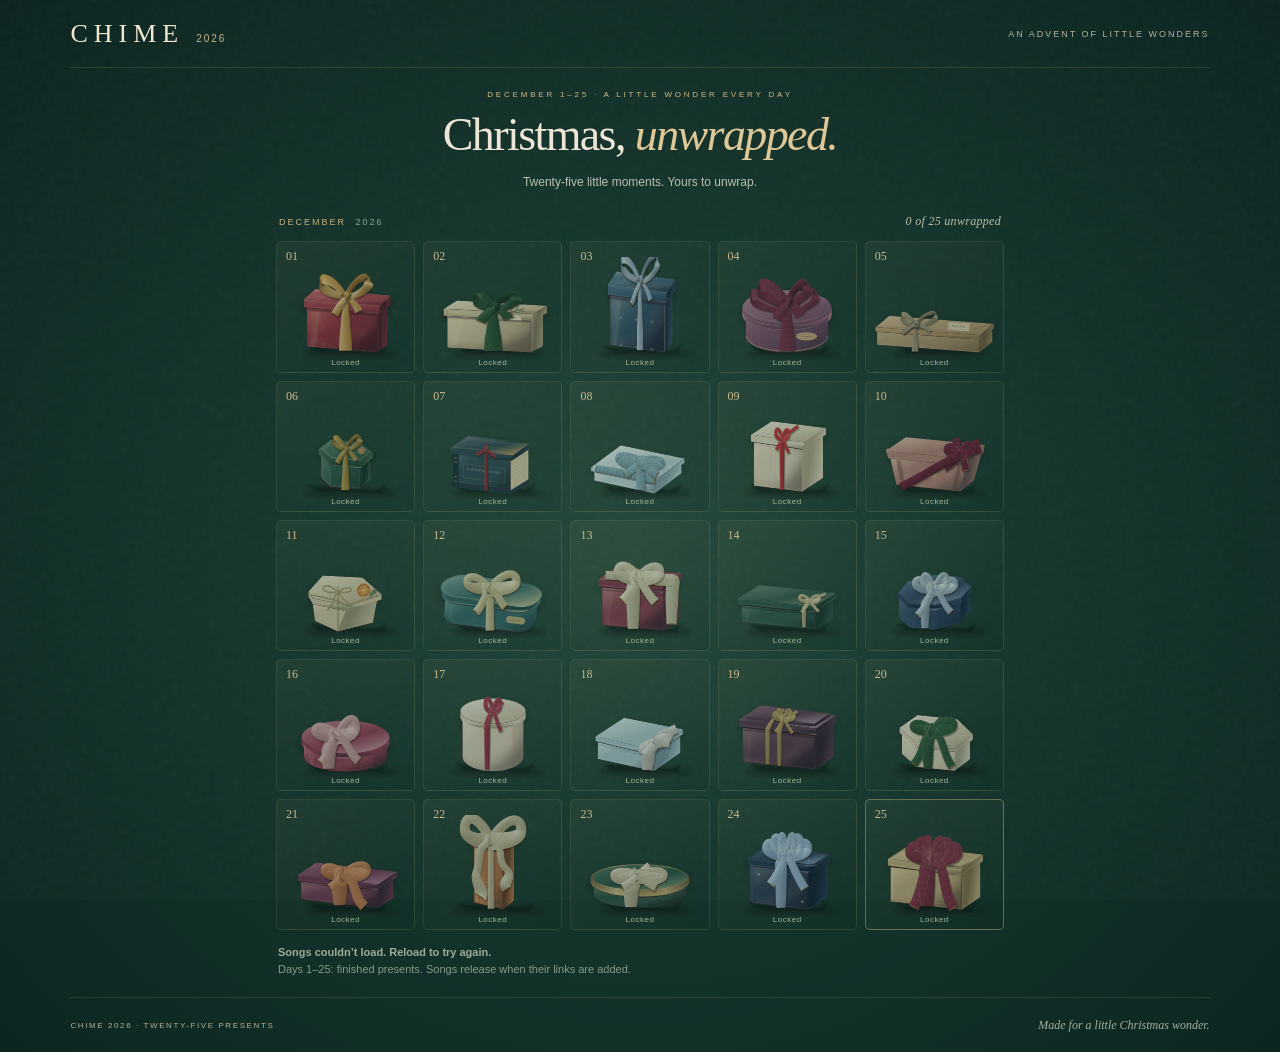
==== index.html @ c32a1e6d "25th Gift Complete" ====
<!doctype html>
<html lang="en">
<head>
  <meta charset="utf-8">
  <meta name="viewport" content="width=device-width, initial-scale=1">
  <meta name="theme-color" content="#102c27">
  <title>CHIME 2026 — An Advent of little wonders</title>
  <link rel="stylesheet" href="style.css">
  <link rel="stylesheet" href="calendar.css">
  <script src="assets/audio/samples.js" defer></script>
  <script src="audio.js" defer></script>
  <script src="confetti.js" defer></script>
  <script src="script.js" defer></script>
  <script src="studies.js" defer></script>
  <script src="sheet-songs.js" defer></script>
  <script src="calendar.js" defer></script>
</head>
<body>
  <header><a class="wordmark" href="./" aria-label="CHIME 2026 home">CHIME<span>2026</span></a><span class="edition">DEVELOPMENT PREVIEW</span></header>
  <main>
    <p class="eyebrow">THE WRAPPING ROOM · TWENTY-FIVE PRESENT STUDIES</p>
    <h1>Christmas, <em>unwrapped.</em></h1>
    <p class="intro">A collection of little wonders. Find your favourite wrapping.</p>
    <div class="design-picker" id="present-studies" role="group" aria-label="Choose a present">
      <button data-design="crimson" aria-pressed="true"><i class="swatch crimson"></i><span><b>01 · Crimson botanical</b><small>Foil paper / gold satin</small></span></button>
      <button data-design="ivory" aria-pressed="false"><i class="swatch ivory"></i><span><b>02 · Woodland parcel</b><small>Ivory paper / forest weave</small></span></button>
      <button data-design="midnight" aria-pressed="false"><i class="swatch midnight"></i><span><b>03 · Midnight stars</b><small>Blue lustre / silver silk</small></span></button>
      <button data-design="plum" aria-pressed="false"><i class="swatch plum"></i><span><b>04 · Sugarplum hatbox</b><small>Round fluted paper / velvet rosette</small></span></button>
      <button data-design="kraft" aria-pressed="false"><i class="swatch kraft"></i><span><b>05 · The long way home</b><small>Folded kraft / offset linen tie</small></span></button>
      <button data-design="emerald" aria-pressed="false"><i class="swatch emerald"></i><span><b>06 · Emerald treasure</b><small>Octagonal box / petite silk bow</small></span></button>
      <button data-design="book" aria-pressed="false"><i class="swatch"></i><span><b>07 · A winter story</b><small>Book parcel / narrow knotted tape</small></span></button>
      <button data-design="frost" aria-pressed="false"><i class="swatch"></i><span><b>08 · Frost &amp; fold</b><small>Flat square / tailored grosgrain</small></span></button>
      <button data-design="ivoryStripe" aria-pressed="false"><i class="swatch"></i><span><b>09 · Ivory pinstripe</b><small>Fine gold rules / upright red bow</small></span></button>
      <button data-design="rose" aria-pressed="false"><i class="swatch"></i><span><b>10 · Rosewood carriage</b><small>Tapered trunk / diagonal corner tie</small></span></button>
      <button data-design="citrus" aria-pressed="false"><i class="swatch"></i><span><b>11 · Winter pantry</b><small>Hexagonal parcel / rustic twine</small></span></button>
      <button data-design="oval" aria-pressed="false"><i class="swatch"></i><span><b>12 · Peacock keepsake</b><small>Oval case / ivory butterfly bow</small></span></button>
      <button data-design="burgundy" aria-pressed="false"><i class="swatch"></i><span><b>13 · Burgundy keepsake</b><small>Deep square / ivory satin cross</small></span></button>
      <button data-design="forest" aria-pressed="false"><i class="swatch"></i><span><b>14 · Forest jewel case</b><small>Slim rectangle / champagne corner bow</small></span></button>
      <button data-design="nocturne" aria-pressed="false"><i class="swatch"></i><span><b>15 · Midnight octagon</b><small>Eight-sided box / sculpted silver bow</small></span></button>
      <button data-design="cranberry" aria-pressed="false"><i class="swatch"></i><span><b>16 · Cranberry round</b><small>Low round box / asymmetrical blush satin</small></span></button>
      <button data-design="ivoryHatbox" aria-pressed="false"><i class="swatch"></i><span><b>17 · Ivory hatbox</b><small>Tall round box / upright cranberry bow</small></span></button>
      <button data-design="glacier" aria-pressed="false"><i class="swatch"></i><span><b>18 · Glacier linen</b><small>Shallow square / diagonal pearl bow</small></span></button>
      <button data-design="plumStep" aria-pressed="false"><i class="swatch"></i><span><b>19 · Plum tiered case</b><small>Stepped lid / twin antique-gold bands</small></span></button>
      <button data-design="evergreen" aria-pressed="false"><i class="swatch"></i><span><b>20 · Evergreen hexagon</b><small>Cream sprigs / long green grosgrain tails</small></span></button>
      <button data-design="mulberry" aria-pressed="false"><i class="swatch"></i><span><b>21 · Mulberry velvet</b><small>Soft copper satin / one long tail</small></span></button>
      <button data-design="copper" aria-pressed="false"><i class="swatch"></i><span><b>22 · Copper candlelight</b><small>Slender tower / oversized organza</small></span></button>
      <button data-design="brassOval" aria-pressed="false"><i class="swatch"></i><span><b>23 · Evergreen oval</b><small>Brushed brass / flat cream bow</small></span></button>
      <button data-design="christmasEve" aria-pressed="false"><i class="swatch"></i><span><b>24 · Christmas Eve</b><small>Beveled midnight / layered silver-blue bow</small></span></button>
      <button data-design="christmasDay" aria-pressed="false"><i class="swatch"></i><span><b>25 · Christmas Day</b><small>Embossed champagne / layered cranberry velvet</small></span></button>
    </div>
    <a class="preview-jump" href="#stage">View selected present ↓</a>
    <p class="design-note" id="design-note">Crimson botanical · A classic keepsake box with generous satin loops.</p>
    <div class="stage" id="stage">
      <div class="halo" aria-hidden="true"></div>
      <svg class="gift" viewBox="0 0 600 490" role="group" aria-labelledby="gift-title gift-desc">
        <title id="gift-title">A crimson Christmas present tied with a golden bow</title>
        <desc id="gift-desc">The bow unties, the ribbon slips away, and the lid lifts to reveal a preview card.</desc>
        <defs>
          <linearGradient id="paper-front" x1="0" y1="0" x2="1" y2=".8"><stop stop-color="#bc4752"/><stop offset=".32" stop-color="#9b293b"/><stop offset=".72" stop-color="#7d1c30"/><stop offset="1" stop-color="#541323"/></linearGradient>
          <linearGradient id="paper-side" x1="0" y1="0" x2="1" y2=".4"><stop stop-color="#631a2b"/><stop offset=".5" stop-color="#481321"/><stop offset="1" stop-color="#6d2130"/></linearGradient>
          <linearGradient id="lid-top" x1="0" y1="0" x2=".8" y2="1"><stop stop-color="#e18a80"/><stop offset=".16" stop-color="#c85c64"/><stop offset=".6" stop-color="#a93849"/><stop offset="1" stop-color="#8f283d"/></linearGradient>
          <linearGradient id="lid-front" x1="0" y1="0" x2="0" y2="1"><stop stop-color="#cf6871"/><stop offset=".12" stop-color="#b74b59"/><stop offset=".65" stop-color="#9a3043"/><stop offset=".88" stop-color="#762034"/><stop offset="1" stop-color="#bc5662"/></linearGradient>
          <radialGradient id="paper-bloom" cx=".15" cy=".08" r=".95"><stop stop-color="#ffd3ac" stop-opacity=".14"/><stop offset=".6" stop-color="#ffad8b" stop-opacity="0"/><stop offset="1" stop-color="#210715" stop-opacity=".25"/></radialGradient>
          <linearGradient id="paper-reflection" x1="0" y1="0" x2="1" y2=".25"><stop stop-color="#fff1d5" stop-opacity="0"/><stop offset=".36" stop-color="#ffe2c1" stop-opacity=".16"/><stop offset=".49" stop-color="#fff4dc" stop-opacity=".25"/><stop offset=".67" stop-color="#ffc99b" stop-opacity=".035"/><stop offset="1" stop-color="#fff1d5" stop-opacity="0"/></linearGradient>
          <linearGradient id="fold-light"><stop stop-color="#350d22" stop-opacity=".05"/><stop offset=".45" stop-color="#310d1d" stop-opacity=".3"/><stop offset=".5" stop-color="#f5a18f" stop-opacity=".28"/><stop offset=".7" stop-color="#c26562" stop-opacity=".07"/><stop offset="1" stop-color="#962c3b" stop-opacity="0"/></linearGradient>
          <linearGradient id="lid-reflection" x1="0" y1="0" x2=".2" y2="1"><stop stop-color="#fff1df" stop-opacity=".27"/><stop offset=".3" stop-color="#f2c4ac" stop-opacity=".03"/><stop offset=".8" stop-color="#ffd5a7" stop-opacity=".1"/><stop offset="1" stop-color="#39101c" stop-opacity=".13"/></linearGradient>
          <filter id="reflection-soft" x="-10%" y="-40%" width="120%" height="180%"><feGaussianBlur stdDeviation="2.4"/></filter>
          <filter id="paper-fibre" x="0" y="0" width="100%" height="100%"><feTurbulence type="fractalNoise" baseFrequency=".92" numOctaves="2" stitchTiles="stitch" result="noise"/><feColorMatrix in="noise" type="saturate" values="0"/><feComponentTransfer><feFuncA type="linear" slope=".035"/></feComponentTransfer><feBlend in="SourceGraphic" mode="soft-light"/><feComposite in2="SourceGraphic" operator="in"/></filter>
          <filter id="contact" x="-20%" y="-100%" width="140%" height="300%"><feGaussianBlur stdDeviation="2.8"/></filter>
          <radialGradient id="ground-light"><stop stop-color="#e0b575" stop-opacity=".12"/><stop offset="1" stop-color="#d9bd82" stop-opacity="0"/></radialGradient>
          <pattern id="botanical" width="66" height="72" patternUnits="userSpaceOnUse" patternTransform="skewY(4.6)">
            <g fill="none" stroke="#e6b781" stroke-width=".6" opacity=".28"><path d="M20 52L31 21M24 40l-7-11m9 6-1-12m-3 23-9-8m15-6 9-7m-11 15 12-7m-14 13 11-5"/><path d="M49 12v5m-2.5-2.5h5"/></g><circle cx="49" cy="51" r=".8" fill="#efc690" opacity=".3"/>
          </pattern>
          <radialGradient id="christmas-interior-light"><stop stop-color="#ffe6a6" stop-opacity=".65"/><stop offset=".4" stop-color="#e6bf6b" stop-opacity=".24"/><stop offset="1" stop-color="#d7ac51" stop-opacity="0"/></radialGradient>
          <linearGradient id="christmas-fan-light" x1="0" y1="1" x2="0" y2="0"><stop stop-color="#fff4d0" stop-opacity=".78"/><stop offset=".45" stop-color="#f9dfa2" stop-opacity=".4"/><stop offset="1" stop-color="#fff3d3" stop-opacity="0"/></linearGradient>
          <filter id="christmas-fan-soft" x="-25%" y="-25%" width="150%" height="150%"><feGaussianBlur stdDeviation="8"/></filter>
          <radialGradient id="light"><stop stop-color="#ffedb1" stop-opacity=".9"/><stop offset=".35" stop-color="#efc976" stop-opacity=".28"/><stop offset="1" stop-color="#e5bb62" stop-opacity="0"/></radialGradient>
          <filter id="shadow" x="-50%" y="-50%" width="200%" height="220%"><feDropShadow dx="0" dy="12" stdDeviation="10" flood-color="#020d0b" flood-opacity=".4"/></filter>
          <filter id="soft" x="-30%" y="-150%" width="160%" height="400%"><feGaussianBlur stdDeviation="9"/></filter>
        </defs>
        <ellipse cx="309" cy="425" rx="200" ry="41" fill="url(#ground-light)"/>
        <ellipse cx="317" cy="425" rx="156" ry="19" fill="#010c09" opacity=".5" filter="url(#soft)"/>
        <path d="M173 398L406 417L440 393L422 423L210 420Z" fill="#010a08" opacity=".62" filter="url(#contact)"/>
        <g class="christmas-light-fan" opacity="0" aria-hidden="true" fill="url(#christmas-fan-light)" filter="url(#christmas-fan-soft)">
          <path d="M300 322L48 60Q300-25 552 60Z"/>
          <path d="M300 322L137 28Q300-10 463 28Z" opacity=".48"/>
          <path d="M300 322L232 8H368Z" opacity=".3"/>
        </g>
        <g id="design-shape"><g class="present">
          <path d="M173 273L207 243L439 262L405 293V419L173 400Z" fill="#3f1822"/>
          <path d="M184 273L210 252L426 269L402 288Z" fill="#211715"/>
          <path d="M178 275L207 249L435 266L405 291Z" fill="none" stroke="#c38e70" stroke-width="2" stroke-opacity=".55"/>
          <ellipse class="inner-light" cx="300" cy="260" rx="135" ry="100" fill="url(#light)"/>
          <g class="box-lid" filter="url(#shadow)">
            <path d="M164 270L413 291L450 258L446 264L413 299L164 277Z" fill="#421421"/>
            <path d="M163 244L200 211L450 232L413 265Z" fill="url(#lid-top)" filter="url(#paper-fibre)"/>
            <path d="M163 244L200 211L450 232L413 265Z" fill="url(#botanical)" opacity=".65"/>
            <path d="M164 244L201 212L449 232L412 264Z" fill="url(#lid-reflection)"/>
            <path d="M190 239Q239 218 281 222L347 230Q264 231 202 247Z" fill="url(#paper-reflection)" opacity=".5" filter="url(#reflection-soft)"/>
            <path d="M413 265L450 232V260L413 293Z" fill="url(#paper-side)"/>
            <path d="M163 244L413 265V293L163 272Z" fill="url(#lid-front)" filter="url(#paper-fibre)"/>
            <path d="M164 245L413 266L449 234M165 269L412 290" fill="none" stroke="#f4ae9a" stroke-width=".9" stroke-opacity=".63"/>
            <path d="M413 266V290L448 259" fill="none" stroke="#e68a7d" stroke-width=".7" stroke-opacity=".35"/>
            <path d="M170 251L408 271M170 265L408 285" stroke="#e6b27f" stroke-width=".6" opacity=".35"/>
            <path d="M200 212L447 233" stroke="#ffbda5" stroke-width=".7" opacity=".45"/>
            <path d="M421 260L438 238L449 233L439 253Z" fill="url(#fold-light)" opacity=".7"/>
            <path d="M164 246L180 251L186 272L176 272Z" fill="url(#fold-light)" opacity=".6"/>
          </g>
          <g class="song-card" filter="url(#shadow)">
            <rect x="197" y="233" width="207" height="181" rx="5" fill="#faf2df"/>
            <rect x="205" y="241" width="191" height="165" rx="2" fill="none" stroke="#c6aa71" stroke-width=".7"/>
            <path d="M289 259h23m-18-5 6 5-6 5m12-10-6 5 6 5" fill="none" stroke="#a8874a" stroke-width="1"/>
            <text x="300" y="283" class="card-kicker">A LITTLE MOMENT OF WONDER</text>
            <text x="300" y="316" class="card-title">Beautifully unwrapped.</text>
            <text x="300" y="341" class="card-artist">CHIME 2026 · Present study</text>
            <text x="300" y="376" class="card-kicker">THE MAGIC IS IN THE MAKING</text>
          </g>
          <g class="box-body">
            <path d="M405 292L439 263V391Q439 394 436 397L405 420Z" fill="url(#paper-side)" filter="url(#paper-fibre)"/>
            <path d="M173 273L405 292V420L176 401Q173 400 173 397Z" fill="url(#paper-front)" filter="url(#paper-fibre)"/>
            <path d="M173 273L405 292V420L176 401Q173 400 173 397Z" fill="url(#paper-bloom)"/>
            <path d="M173 273L405 292V420L176 401Q173 400 173 397Z" fill="url(#botanical)"/>
            <path d="M405 292L439 263V392L405 420Z" fill="url(#botanical)" opacity=".3"/>
            <path d="M174 274L404 293V301L174 282Z" fill="#2b0a17" opacity=".35"/>
            <path d="M183 289L395 306V408L183 390Z" fill="none" stroke="#edbf88" stroke-width=".65" opacity=".12"/>
            <path d="M186 292L392 309V404L186 387Z" fill="none" stroke="#edbf88" stroke-width=".4" opacity=".06"/>
            <path d="M176 284L238 289Q220 331 242 405L179 400Q188 358 176 284Z" fill="url(#paper-reflection)" opacity=".65"/>
            <path d="M175 391Q202 380 240 387L267 408L176 400Z" fill="url(#fold-light)" opacity=".22"/>
            <path d="M407 294L437 268L426 331L407 358Z" fill="url(#fold-light)" opacity=".35"/>
            <path d="M408 360L427 332L438 391L407 417Z" fill="url(#fold-light)" opacity=".28"/>
            <path d="M408 295L426 331L437 272M408 415L426 333L438 390" fill="none" stroke="#e5a78b" stroke-width=".55" opacity=".12"/>
            <path d="M176 395Q205 386 236 391" fill="none" stroke="#f5ad91" stroke-width=".55" opacity=".12"/>
            <path d="M174 282V396Q174 399 178 399L402 418M405 298V416" fill="none" stroke="#f6ab91" stroke-width=".8" opacity=".36"/>
            <path d="M437 273V390L410 413" fill="none" stroke="#e2967d" stroke-width=".6" opacity=".2"/>
            <path d="M405 298V418" stroke="#330a17" stroke-width="1.2" opacity=".6"/>
            <path d="M206 247L178 272M418 400L433 387" stroke="#d58c77" stroke-width=".6" opacity=".22"/>
          </g>
          <g class="ribbon-slot" aria-hidden="true"></g>

        </g>
        </g>
      </svg>
      <div class="ribbon-plane" aria-hidden="true"><canvas id="ribbon-canvas" width="1200" height="980"></canvas><svg class="ribbon-effects" viewBox="0 0 600 490"><g class="sparkles" fill="#f7df9e"><path d="M221 182l2 7 7 2-7 2-2 7-2-7-7-2 7-2Z"/><path d="M388 205l2 5 5 2-5 2-2 5-2-5-5-2 5-2Z"/><path d="M338 146l1 5 5 1-5 2-1 5-2-5-5-2 5-1Z"/><circle cx="245" cy="150" r="1.8"/><circle cx="366" cy="172" r="1.5"/><circle cx="190" cy="235" r="1.4"/></g></svg></div>
      <button class="open-gift" id="open-gift" aria-label="Unwrap the selected present"><span>Click to unwrap <span aria-hidden="true">↗</span></span></button>
    </div>
    <div class="under-gift"><p id="status" role="status" aria-live="polite">A little Christmas magic awaits.</p><button id="replay" class="replay"><span aria-hidden="true">↻</span> Reset wrapping</button><a class="preview-jump" href="#present-studies">↑ Compare all twenty</a></div>
  </main>
  <footer><span>PRESENT STUDIES · DEVELOPMENT ONLY</span><span>Twenty gifts. A little magic.</span></footer>
</body>
</html>
---- style.css ----
:root{color-scheme:dark;font-family:Arial,Helvetica,sans-serif;color:#eee7d7;background:#102b25;font-synthesis:none}
*{box-sizing:border-box}body{margin:0;min-height:100svh;background:radial-gradient(ellipse at 50% 53%,#25493b 0,#15362d 40%,#0c231f 100%);position:relative}body:before{content:"";position:fixed;inset:0;pointer-events:none;opacity:.16;background-image:url("data:image/svg+xml,%3Csvg viewBox='0 0 180 180' xmlns='http://www.w3.org/2000/svg'%3E%3Cfilter id='n'%3E%3CfeTurbulence type='fractalNoise' baseFrequency='.8' numOctaves='3' stitchTiles='stitch'/%3E%3C/filter%3E%3Cpath fill='%23fff' filter='url(%23n)' opacity='.25' d='M0 0h180v180H0z'/%3E%3C/svg%3E")}
header,footer{position:relative;display:flex;justify-content:space-between;align-items:center;margin:0 5.5%;}header{height:105px;border-bottom:1px solid #c5bc8f26}.wordmark{color:#f0e8d1;text-decoration:none;font:26px Georgia,serif;letter-spacing:6px}.wordmark span{font:10px Arial,sans-serif;letter-spacing:2px;display:inline-block;margin-left:12px;color:#c8b789}.edition,footer{font-size:9px;letter-spacing:2px;color:#b1b4a0}.eyebrow{font-size:9px;letter-spacing:2.8px;color:#d2bb82;margin:41px 16px 17px}main{text-align:center}h1{font:normal clamp(36px,5vw,58px)/1.15 Georgia,'Times New Roman',serif;letter-spacing:-1.6px;margin:0 15px}h1 em{font-weight:normal;color:#dfc896}.intro{font:13px/1.7 Arial,sans-serif;color:#b8c2b4;margin:17px 20px 0}.stage{width:min(600px,100%);aspect-ratio:600/490;position:relative;margin:-7px auto -20px}.gift{position:relative;display:block;width:100%;height:100%;overflow:visible}.halo{position:absolute;inset:18% 5% 0;background:radial-gradient(ellipse,#d1ac5a13,transparent 65%);pointer-events:none}.open-gift{position:absolute;left:24%;top:37%;width:52%;height:50%;border:0;background:transparent;cursor:pointer;border-radius:10px;color:#dcc795;touch-action:manipulation}.open-gift>span{position:absolute;top:103%;left:0;width:100%;font-size:10px;letter-spacing:1.8px}.open-gift>span span{margin-left:9px}.open-gift:hover>span{color:#fff1c7}.open-gift:focus-visible{outline:1px solid #e6c78b;outline-offset:7px}.stage.is-opening .open-gift{visibility:hidden}.under-gift{min-height:86px;position:relative}.under-gift p{font:italic 13px Georgia,serif;color:#a7b7a8;margin:20px 15px 14px}.replay{font:10px Arial,sans-serif;letter-spacing:1px;color:#e2cd9b;background:transparent;border:0;border-bottom:1px solid #c9af713d;padding:8px 2px;cursor:pointer;transition:opacity .3s}.replay span{font-size:16px;margin-right:6px}.replay:disabled{opacity:0;pointer-events:none}.replay:focus-visible,a:focus-visible{outline:2px solid #dfc896;outline-offset:4px}footer{border-top:1px solid #c5bc8f26;min-height:65px;margin-top:24px;font-size:8px;letter-spacing:1.6px}footer span:last-child{font:italic 12px Georgia,serif;letter-spacing:0;color:#a2b1a4}.card-kicker{text-anchor:middle;font:6.2px Arial,sans-serif;letter-spacing:1.2px;fill:#8b774e}.card-title{text-anchor:middle;font:18px Georgia,serif;fill:#274336}.card-artist{text-anchor:middle;font:9px Arial,sans-serif;fill:#887b62}.card-play{text-anchor:middle;font:7px Arial,sans-serif;letter-spacing:.8px;fill:#f8e9c6}#song-link{pointer-events:none}#song-link:hover rect{fill:#345d49}.is-open #song-link{pointer-events:auto}.song-card,.inner-light,.sparkles{opacity:0}.song-card{transform:translateY(0)}.present,.box-lid{transform-box:view-box;transform-origin:300px 240px}.present{transform-origin:300px 414px}.is-opening .present{animation:wiggle .48s ease-in-out both}.is-opening .box-lid{animation:lift 1.1s 3.6s cubic-bezier(.22,.7,.25,1) both}.is-opening .song-card{animation:card 1.05s 3.85s cubic-bezier(.22,.7,.25,1) both}.is-opening .inner-light{animation:glow 1.3s 3.6s ease both}.is-opening .sparkles{animation:sparkle 1.2s 3.7s ease both;transform-origin:300px 270px}.is-open .halo{background:radial-gradient(ellipse,#dbb75b20,transparent 68%)}
/* Body/lid/card < ribbon < sparkles < unwrap button. All decorative layers
   ignore taps; the plane follows the SVG viewBox and present transforms. */
.ribbon-plane{position:absolute;left:0;top:0;width:600px;height:490px;transform-origin:0 0;pointer-events:none}
#ribbon-canvas{display:block;width:600px;height:490px}
.ribbon-effects{position:absolute;inset:0;width:600px;height:490px;overflow:visible}
@keyframes wiggle{0%,100%{transform:rotate(0)}25%{transform:rotate(-1.6deg) translateY(-1px)}55%{transform:rotate(1.8deg)}80%{transform:rotate(-.8deg)}}
@keyframes lift{0%{transform:translateY(0)}25%{transform:translate(0,-24px) rotate(-3deg)}100%{transform:translate(38px,-124px) rotate(-16deg) scaleY(.63)}}
@keyframes card{0%{opacity:0;transform:translateY(0)}15%{opacity:1}100%{opacity:1;transform:translateY(-151px)}}
@keyframes glow{0%{opacity:0}55%{opacity:1;transform:scale(1.14)}100%{opacity:.65}}
@keyframes sparkle{0%{opacity:0;transform:translateY(45px) scale(.6)}35%{opacity:.9}80%{opacity:.65}100%{opacity:0;transform:translateY(-35px) scale(1.1)}}
@media(min-width:1000px) and (min-height:850px){header{height:120px}.eyebrow{margin-top:60px}.stage{width:650px}footer{margin-top:38px}}
@media(max-width:540px){header{height:80px}.wordmark{font-size:22px;letter-spacing:4px}.wordmark span{font-size:9px;margin-left:8px}.edition{max-width:110px;text-align:right;font-size:7px;line-height:1.8;letter-spacing:1.3px}.eyebrow{margin-top:36px;font-size:7px;letter-spacing:2px}.intro{font-size:12px;max-width:260px;margin:16px auto 9px}.stage{margin-top:8px;margin-bottom:0}.under-gift p{font-size:12px;margin-top:25px}footer{gap:20px;min-height:80px;margin-top:18px}footer span:first-child{max-width:150px;font-size:7px;line-height:1.8}footer span:last-child{font-size:10px;text-align:right}}
@media(prefers-reduced-motion:reduce){.is-opening .present,.is-opening .box-lid,.is-opening .song-card,.is-opening .inner-light,.is-opening .sparkles{animation-duration:1ms;animation-delay:0ms}.is-opening .sparkles{display:none}}
/* Development study controls; all designs share the opening controller. */
.design-picker{display:flex;justify-content:center;gap:10px;margin:28px auto 0;padding:0 20px;max-width:820px}
.design-picker button{display:flex;align-items:center;gap:12px;text-align:left;flex:1;max-width:250px;padding:14px;border:1px solid #c5bc8f30;border-radius:8px;background:#0c231f55;color:#b8c2b4;cursor:pointer;transition:background .2s,border-color .2s}
.design-picker button:hover{background:#ffffff09;border-color:#dcc79588}
.design-picker button[aria-pressed=true]{border-color:#d6bd83;background:#d6bd8310;color:#f1e6cd}
.design-picker button:focus-visible{outline:2px solid #dfc896;outline-offset:4px}
.design-picker b{display:block;font-size:11px;font-weight:normal;letter-spacing:.4px}
.design-picker small{display:block;font-size:9px;letter-spacing:.5px;margin-top:6px;color:#a9b4a5}
.swatch{display:block;flex-shrink:0;width:25px;height:30px;border-radius:2px;box-shadow:inset -4px -2px 7px #0003;position:relative}
.swatch:after{content:"";position:absolute;inset:0 10px;background:#d5b46e}.crimson{background:#962c40}.ivory{background:#e4d7b5}.ivory:after{background:#305e45}.midnight{background:#345771;height:36px;width:22px}.midnight:after{background:#c4d0d9;inset:0 10px}
.design-note{font:italic 12px/1.6 Georgia,serif;color:#b8c2b4;margin:15px 20px 0;min-height:20px}
.stage{margin-top:-10px}.open-gift{top:25%;height:62%;left:19%;width:62%}.open-gift>span{top:102%}
.replay:disabled{opacity:.45}.under-gift{min-height:90px}
.stage[data-design=ivory] .box-body path[fill="url(#paper-reflection)"],.stage[data-design=ivory] .box-lid path[fill="url(#paper-reflection)"]{opacity:.12}
.stage[data-design=ivory] .box-body path[fill="url(#paper-bloom)"]{opacity:.2}
.stage[data-design=midnight] .box-body path[fill="url(#paper-bloom)"]{opacity:.25}
.stage[data-design=midnight] .box-body path[stroke],.stage[data-design=midnight] .box-lid path[stroke]{stroke:#b8d3df}
.stage[data-design=ivory] .box-body path[stroke],.stage[data-design=ivory] .box-lid path[stroke]{stroke:#8f8263}
@media(max-width:600px){.design-picker{gap:6px;padding:0 14px;margin-top:23px}.design-picker button{padding:12px 6px;justify-content:center;flex-direction:column;gap:9px;text-align:center}.design-picker b{font-size:9px;line-height:1.6}.design-picker small{font-size:8px;line-height:1.5;letter-spacing:0}.design-note{font-size:11px;max-width:300px;margin:14px auto 0;padding:0 12px;min-height:36px}.stage{margin-top:0}.edition{font-size:8px}.eyebrow{margin-top:26px}.intro{max-width:300px}.under-gift p{line-height:1.6}}
@media(prefers-reduced-motion:reduce){.design-picker button{transition:none}}
.stage[data-design=ivory] .box-lid path[fill="#421421"]{fill:#807458}
.stage[data-design=midnight] .box-lid path[fill="#421421"]{fill:#112438}
.stage[data-design=ivory] .present>path[fill="#3f1822"]{fill:#8f8062}
.stage[data-design=midnight] .present>path[fill="#3f1822"]{fill:#192d42}

/* Comparison shelf and one animated work surface. The shelf may span rows. */
.design-picker{display:grid;grid-template-columns:repeat(6,minmax(0,1fr));max-width:1100px;gap:9px}
.design-picker button{min-width:0;max-width:none;flex-direction:column;gap:2px;padding:7px 7px 14px;text-align:center;border-radius:5px}
.design-thumbnail{display:block;width:100%;height:100px;object-fit:contain;pointer-events:none}
.design-picker b{font-size:10px;line-height:1.5}
.design-picker small{font-size:8px;line-height:1.6;min-height:26px;margin-top:4px}
.design-note{max-width:700px;margin:18px auto 0;padding:0 20px;min-height:38px}
.stage{margin-top:-50px}
.stage[data-design=plum] .present>path,.stage[data-design=emerald] .present>path{fill:#21312b}
.stage[data-design=kraft] .present>path{fill:#67503a}
.stage[data-material=linen] .box-lid{filter:none}
.is-opening[data-design=kraft] .box-lid{animation-name:parcel-peel}
@keyframes parcel-peel{0%{transform:translateY(0)}30%{transform:translate(-8px,-20px) rotate(2deg)}100%{transform:translate(-32px,-125px) rotate(12deg) scaleY(.65)}}
@media(max-width:900px){.design-picker{grid-template-columns:repeat(3,minmax(0,1fr));max-width:650px}.design-thumbnail{height:85px}.design-picker small{min-height:14px}.eyebrow{margin-top:30px}}
@media(max-width:600px){.design-picker{gap:7px;margin-top:20px}.design-picker button{padding:3px 5px 10px;gap:1px}.design-thumbnail{height:69px}.design-picker b{font-size:9px}.design-picker small{font-size:8px;min-height:25px}.design-note{min-height:54px;max-width:340px;font-size:12px;margin-top:15px}.stage{margin-top:-35px}.under-gift p{margin-top:12px}h1{font-size:clamp(29px,7.7vw,44px)}.edition{max-width:100px;font-size:7px}.eyebrow{font-size:7px;letter-spacing:1.5px}.intro{padding:0 12px}footer{margin-top:12px}}
/* New constructions keep their own edges and interior colour. */
.stage[data-shape=book] .present>path,.stage[data-shape=frost] .present>path,.stage[data-shape=copper] .present>path,.stage[data-shape=rose] .present>path,.stage[data-shape=citrus] .present>path,.stage[data-shape=oval] .present>path{fill:#25342d}
.preview-jump{display:block;width:fit-content;margin:12px auto;color:#c4b58c;font-size:10px;line-height:1.7;letter-spacing:.6px;text-decoration:none;border-bottom:1px solid #c4b58c40;position:relative;z-index:1}
.preview-jump:hover{color:#fff0c9}
#present-studies,#stage{scroll-margin-top:24px}
.is-opening[data-design=book] .box-lid{animation-name:book-cover}
@keyframes book-cover{0%{transform:translateY(0)}30%{transform:translate(-12px,-20px) rotate(-5deg)}100%{transform:translate(-56px,-116px) rotate(-28deg) scaleY(.65)}}
.is-opening[data-design=copper] .song-card{animation-name:tower-card}
@keyframes tower-card{0%{opacity:0;transform:translateY(0)}15%{opacity:1}100%{opacity:1;transform:translateY(-220px)}}
/* Construction-specific release cues; lids wait for the ribbon to settle. */
.is-opening[data-arrangement]:not([data-arrangement=""]) .box-lid,.is-opening[data-arrangement]:not([data-arrangement=""]) .inner-light{animation-delay:var(--lid-delay)}
.is-opening[data-arrangement]:not([data-arrangement=""]) .song-card{animation-delay:var(--card-delay)}
.is-opening[data-arrangement]:not([data-arrangement=""]) .sparkles{animation-delay:var(--sparkle-delay)}
@media(prefers-reduced-motion:reduce){.is-opening[data-arrangement]:not([data-arrangement=""]) .box-lid,.is-opening[data-arrangement]:not([data-arrangement=""]) .song-card,.is-opening[data-arrangement]:not([data-arrangement=""]) .inner-light,.is-opening[data-arrangement]:not([data-arrangement=""]) .sparkles{animation-delay:0ms}}

.is-opening[data-design=oval] .box-lid{animation-name:case-lid;transform-origin:300px 285px}
@keyframes case-lid{0%{transform:translateY(0)}30%{transform:translate(0,-27px)}100%{transform:translate(-40px,-135px) rotate(-7deg)}}
.reveal-confetti{position:absolute;inset:0;width:100%;height:100%;pointer-events:none;z-index:2}
@media(prefers-reduced-motion:reduce){.reveal-confetti{display:none}}

/* Fitted lids for the four new solid-finish boxes; approved designs stay untouched. */
.is-opening[data-design=forest] .box-lid{animation-name:slim-fitted-lid;transform-origin:306px 314px}
@keyframes slim-fitted-lid{0%{transform:translate(0,0)}25%{transform:translate(0,-18px)}100%{transform:translate(26px,-116px) rotate(-10deg) scaleY(.65)}}
.is-opening[data-design=nocturne] .box-lid{animation-name:octagonal-lid;transform-origin:300px 284px}
@keyframes octagonal-lid{0%{transform:translate(0,0)}25%{transform:translate(0,-24px)}100%{transform:translate(35px,-124px) rotate(-13deg) scaleY(.66)}}
.is-opening[data-design=cranberry] .box-lid{animation-name:round-fitted-lid;transform-origin:300px 310px}
@keyframes round-fitted-lid{0%{transform:translate(0,0)}25%{transform:translate(0,-20px)}100%{transform:translate(28px,-116px) rotate(-10deg) scaleY(.63)}}
.stage[data-shape=burgundy] .present>path{fill:#351c2b}
.stage[data-shape=forest] .present>path{fill:#142b24}
.stage[data-shape=nocturne] .present>path{fill:#142039}
.stage[data-shape=cranberry] .present>path{fill:#462332}

/* Days 17–20 use fitted lids and the same release timeline as the collection. */
.is-opening[data-design=ivoryHatbox] .box-lid{animation-name:round-fitted-lid;transform-origin:300px 224px}
.is-opening[data-design=ivoryHatbox] .song-card{animation-name:hatbox-card}
@keyframes hatbox-card{0%{opacity:0;transform:translateY(0)}15%{opacity:1}100%{opacity:1;transform:translateY(-190px)}}
.stage[data-shape=ivoryHatbox] .present>path{fill:#706b58}
.stage[data-shape=glacier] .present>path{fill:#3f5964}
.stage[data-shape=plumStep] .present>path{fill:#2a1b2b}
.stage[data-shape=evergreen] .present>path{fill:#686d53}

/* Days 21–24: scoped fitted-lid silhouettes; shared opening and card cues. */
.is-opening[data-design=mulberry] .box-lid{animation-name:slim-fitted-lid;transform-origin:300px 310px}
.is-opening[data-design=ivoryStripe] .song-card{animation-name:hatbox-card}
.is-opening[data-design=brassOval] .box-lid{animation-name:case-lid;transform-origin:300px 315px}
.is-opening[data-design=christmasEve] .box-lid{animation-name:octagonal-lid;transform-origin:300px 250px}
.stage[data-shape=mulberry] .present>path{fill:#341b2d}
.stage[data-shape=ivoryStripe] .present>path{fill:#766b52}
.stage[data-shape=brassOval] .present>path{fill:#112c26}
.stage[data-shape=christmasEve] .present>path{fill:#111d32}

/* Christmas Day's fitted beveled lid uses the approved lift and card cues. */
.is-opening[data-design=christmasDay] .box-lid{animation-name:octagonal-lid;transform-origin:300px 260px}
.stage[data-shape=christmasDay] .present>path{fill:#766145}

/* A brief interior glow on Christmas Day; it fades before the readable card arrives. */
.stage[data-design=christmasDay] .inner-light{fill:url(#christmas-interior-light);transform-origin:300px 272px}
.is-opening[data-design=christmasDay] .inner-light{animation-name:christmas-interior-glow;animation-duration:2.4s}
@keyframes christmas-interior-glow{0%{opacity:0;transform:translateY(12px) scale(.85,.6)}35%{opacity:.7;transform:translateY(12px) scale(1,.8)}100%{opacity:0;transform:translateY(12px) scale(1.06,.9)}}
@media(prefers-reduced-motion:reduce){.is-opening[data-design=christmasDay] .inner-light{animation-duration:1ms}}

/* Christmas Day: 200ms crack, 3000ms held seam, then a smooth 1s lift. */
.christmas-seam,.christmas-light-fan{opacity:0;pointer-events:none}
.is-opening[data-design=christmasDay] .box-lid{animation-name:christmas-finale-lid;animation-duration:var(--finale-lid-duration);animation-timing-function:linear}
@keyframes christmas-finale-lid{
 0%{transform:translate(0,0);animation-timing-function:ease-out}
 4.7619%{transform:translate(0,-13px)}
 76.1905%{transform:translate(0,-13px);animation-timing-function:cubic-bezier(.22,.7,.25,1)}
 100%{transform:translate(35px,-124px) rotate(-13deg) scaleY(.66)}
}
.is-opening[data-design=christmasDay] .christmas-seam{animation:christmas-finale-seam var(--finale-lid-duration) var(--lid-delay) linear both}
@keyframes christmas-finale-seam{0%{opacity:0}4.7619%,80%{opacity:1}96%,100%{opacity:0}}
.is-opening[data-design=christmasDay] .christmas-light-fan{transform-origin:300px 322px;animation:christmas-finale-fan 3.2s calc(var(--lid-delay) + var(--finale-lift-delay)) ease-out both}
@keyframes christmas-finale-fan{0%{opacity:0;transform:scale(.25,.45)}31%{opacity:.9;transform:scale(1,1)}58%{opacity:.7;transform:scale(1.08,1.02)}100%{opacity:0;transform:scale(1.12,1.03)}}
@media(prefers-reduced-motion:reduce){
 .is-opening[data-design=christmasDay] .box-lid{animation-duration:1ms}
 .is-opening[data-design=christmasDay] .christmas-seam,.is-opening[data-design=christmasDay] .christmas-light-fan{animation:none;opacity:0}
}
---- calendar.css ----
/* Page shell only: approved stage materials and animation rules stay in style.css. */
.calendar-page header{height:68px}
.calendar-page .eyebrow{margin:22px 10px 10px;font-size:8px}
.calendar-page h1{font-size:clamp(31px,5vw,46px)}
.calendar-page .intro{margin:10px auto 22px;font-size:12px;max-width:none;padding:0 12px}
.calendar-source{display:none!important}
.calendar{max-width:760px;margin:auto;padding:0 16px}
.calendar-heading{display:flex;justify-content:space-between;align-items:center;color:#c5b381;font-size:9px;letter-spacing:2px;padding:0 3px 12px}
.calendar-heading b{font-weight:normal;color:#93a596;margin-left:5px}
#calendar-progress{letter-spacing:.3px;font:italic 12px Georgia,serif;color:#b6bfa8}
.calendar-grid{display:grid;grid-template-columns:repeat(5,minmax(0,1fr));gap:8px}
.calendar-day{position:relative;min-width:0;min-height:88px;aspect-ratio:1.06;display:flex;align-items:center;justify-content:center;background:linear-gradient(145deg,#cdbd8210,#051d171c);border:1px solid #b9b58a24;border-radius:5px;padding:15px 0 12px;color:#e2d4ac;cursor:pointer;touch-action:manipulation}
.calendar-day:hover{background-color:#d5c68a12;border-color:#d3bd7970}
.calendar-day:focus-visible,.calendar-page button:focus-visible{outline:2px solid #e0c787;outline-offset:3px}
.day-number{position:absolute;top:7px;left:9px;font:12px Georgia,serif;color:#cab98d}
.calendar-present{display:block;width:100%;height:100%;object-fit:contain;pointer-events:none}
.day-state{position:absolute;bottom:5px;font-size:8px;letter-spacing:.5px;color:#a4b298}
.day-opened{background:linear-gradient(145deg,#c7b47617,#041b1617);border-color:#cbb77c52}
.day-opened .day-number{color:#f0dbaa}
.christmas-day{border-color:#cbb77c70}
.day-placeholder{width:48%;height:58%;min-height:34px;border:1px dashed #c4b78744;border-radius:45% 45% 6px 6px;display:flex;flex-direction:column;align-items:center;justify-content:center;color:#c9b47d8c;font:22px Georgia,serif}
.day-placeholder span{font:5px Arial,sans-serif;letter-spacing:1.5px;margin-top:4px}
.day-opened .day-placeholder{border-style:solid;transform:rotate(-5deg);color:#deca94}
.calendar-tools{display:flex;align-items:center;justify-content:space-between;gap:12px;padding:14px 2px}
.calendar-tools p{font:11px/1.6 Arial,sans-serif;color:#9cad9b;margin:0;text-align:left}
.calendar-tools p span{display:block;color:#879b89}
.calendar-tools button,.present-dialog button:not(.open-gift){font:11px Arial,sans-serif;color:#dfcc9b;background:transparent;border:0;border-bottom:1px solid #d3bd7945;padding:10px 2px;cursor:pointer;min-height:40px}
.calendar-page footer{margin-top:4px;min-height:55px}
.present-dialog{color:#eee7d7;background:radial-gradient(ellipse at 50% 48%,#294b3c,#102c25 75%);border:1px solid #a99c694f;border-radius:12px;padding:18px 22px;width:min(680px,calc(100% - 24px));max-height:calc(100dvh - 24px);overflow:auto;overscroll-behavior:contain;text-align:center;box-shadow:0 25px 100px #0007}
.present-dialog::backdrop{background:#061b16d9;backdrop-filter:blur(5px)}
.calendar-dialog-open{overflow:hidden}
.dialog-top{display:flex;align-items:center;justify-content:space-between;gap:12px}
#day-date{font-size:9px;letter-spacing:2px;color:#bfb080}
.present-dialog h2{font:normal clamp(23px,4vw,32px) Georgia,serif;margin:18px 0 0;color:#e6d4a7}
.present-dialog .design-note{font:italic 12px/1.6 Georgia,serif;color:#aebba5;max-width:400px;min-height:0;margin:10px auto 0;padding:0 12px}
.present-dialog .stage{width:min(600px,100%,calc((100dvh - 265px)*1.2245));margin:0 auto 4px}
.present-dialog .under-gift{min-height:70px}
.present-dialog .under-gift p{margin:12px 0 2px;font-size:12px}
.prototype-controls{border-top:1px solid #c5bc8f26;margin-top:12px;padding-top:5px;display:flex;align-items:center;justify-content:space-between;gap:12px}
.prototype-controls span{font:9px/1.6 Arial,sans-serif;color:#8fa28e}
.future-present{padding:38px 15px;color:#bdc7b3}
.future-emblem{width:112px;height:130px;border:1px dashed #c4b78766;border-radius:50% 50% 9px 9px;margin:0 auto 24px;display:grid;place-items:center;font:50px Georgia,serif;color:#d1bb7f}
.future-present p{font:italic 19px Georgia,serif}
.future-present small{display:block;font-size:11px;margin-bottom:16px}
.present-dialog [hidden]{display:none!important}
@media(max-width:540px){.calendar{padding:0 10px}.calendar-grid{gap:5px}.calendar-day{min-height:76px;aspect-ratio:.85;padding:17px 0 12px}.day-number{font-size:11px;left:7px;top:6px}.calendar-page header{height:59px}.calendar-page .eyebrow{margin-top:19px;font-size:6.5px;letter-spacing:1.5px}.calendar-page .intro{margin-bottom:18px;font-size:11px}.calendar-heading{font-size:8px}.calendar-tools p{font-size:10px}.calendar-tools button{font-size:10px;white-space:nowrap}.present-dialog{padding:12px}.present-dialog h2{margin-top:12px}.present-dialog .design-note{font-size:11px}.prototype-controls span{font-size:8px;max-width:120px}.calendar-page footer{font-size:7px}.calendar-day .day-state{font-size:7px}}
@media(max-width:339px){.calendar-grid{grid-template-columns:repeat(4,minmax(0,1fr))}.calendar-day{aspect-ratio:1}.calendar-heading{letter-spacing:1px}.calendar-page .edition{font-size:6px}}
@media(max-height:550px){.present-dialog .stage{width:min(360px,100%)}.present-dialog .design-note{display:none}}
/* The forward card and its link share one animated surface on every screen. */
.present-dialog .live-present{position:relative}
.reveal-stage{display:grid;grid-template-columns:minmax(0,1fr);min-width:0}
.reveal-stage>.stage{grid-area:1/1;align-self:start}
.readable-card{display:block;position:relative;grid-area:1/1;align-self:center;justify-self:center;z-index:3;width:min(380px,94%);padding:24px 18px 20px;transform-origin:0 0;background:#faf2df;color:#274336;border:1px solid #c6aa71;border-radius:7px;box-shadow:0 16px 40px #020d0b66;outline:1px solid #c6aa7166;outline-offset:-8px;overflow-wrap:anywhere}
.reveal-kicker{font:9px/1.6 Arial,sans-serif;letter-spacing:1.4px;color:#7b673e;margin:0 0 16px}
.readable-card h3{font:normal 27px/1.2 Georgia,serif;margin:0 0 12px}
.reveal-artist{font:16px/1.5 Arial,sans-serif;color:#726348;margin:0 0 20px}
.readable-card .watch-youtube{width:100%}
.reveal-caption{font:9px/1.6 Arial,sans-serif;letter-spacing:1px;color:#7b673e;margin:16px 0 0}
.has-readable-card .song-card{visibility:hidden}
@media(max-width:540px){
 .present-dialog h2{margin-top:6px;font-size:23px}
 .present-dialog .design-note{display:block;margin:6px auto 4px;min-height:0;font-size:11px}
 .present-dialog .stage{width:100%;aspect-ratio:540/455;margin:0 auto 4px}
}

/* December 1 reveal and local-only preview controls. */
.present-dialog{overflow-x:hidden}
.calendar-day:disabled{cursor:default}
.calendar-day:disabled:hover{background-color:transparent;border-color:#b9b58a24}
.calendar-day:disabled .calendar-present{opacity:.65}
.local-preview{max-width:760px;margin:0 auto 22px;padding:12px 16px;display:flex;flex-wrap:wrap;justify-content:center;align-items:center;gap:8px 16px;border:1px dashed #c4b78766;border-radius:5px;color:#c5b381;font:11px/1.5 Arial,sans-serif}
.local-preview strong{flex-basis:100%}
.local-preview a,.local-preview button{color:#e2d4ac;background:none;border:0;padding:12px 4px;min-height:44px;font:inherit;cursor:pointer}
.watch-youtube{display:inline-flex;align-items:center;justify-content:center;gap:10px;min-height:48px;padding:12px 20px;border:1px solid #c6aa71;border-radius:4px;background:#274336;color:#faf2df;text-decoration:none;font:15px/1.4 Arial,sans-serif;touch-action:manipulation}
.watch-youtube:hover{background:#345d49}
.song-pending{font:14px/1.5 Arial,sans-serif;color:inherit}
.calendar-page [hidden]{display:none!important}
@media(max-width:540px){
 .calendar-heading{letter-spacing:1px;gap:8px}
 #calendar-progress{font-size:10px}
}

/* Give the Christmas finale's overlay the available space beside the shared gift. */
@media(min-width:541px){.present-dialog:has(.stage[data-design=christmasDay]){width:min(1100px,calc(100% - 24px))}}
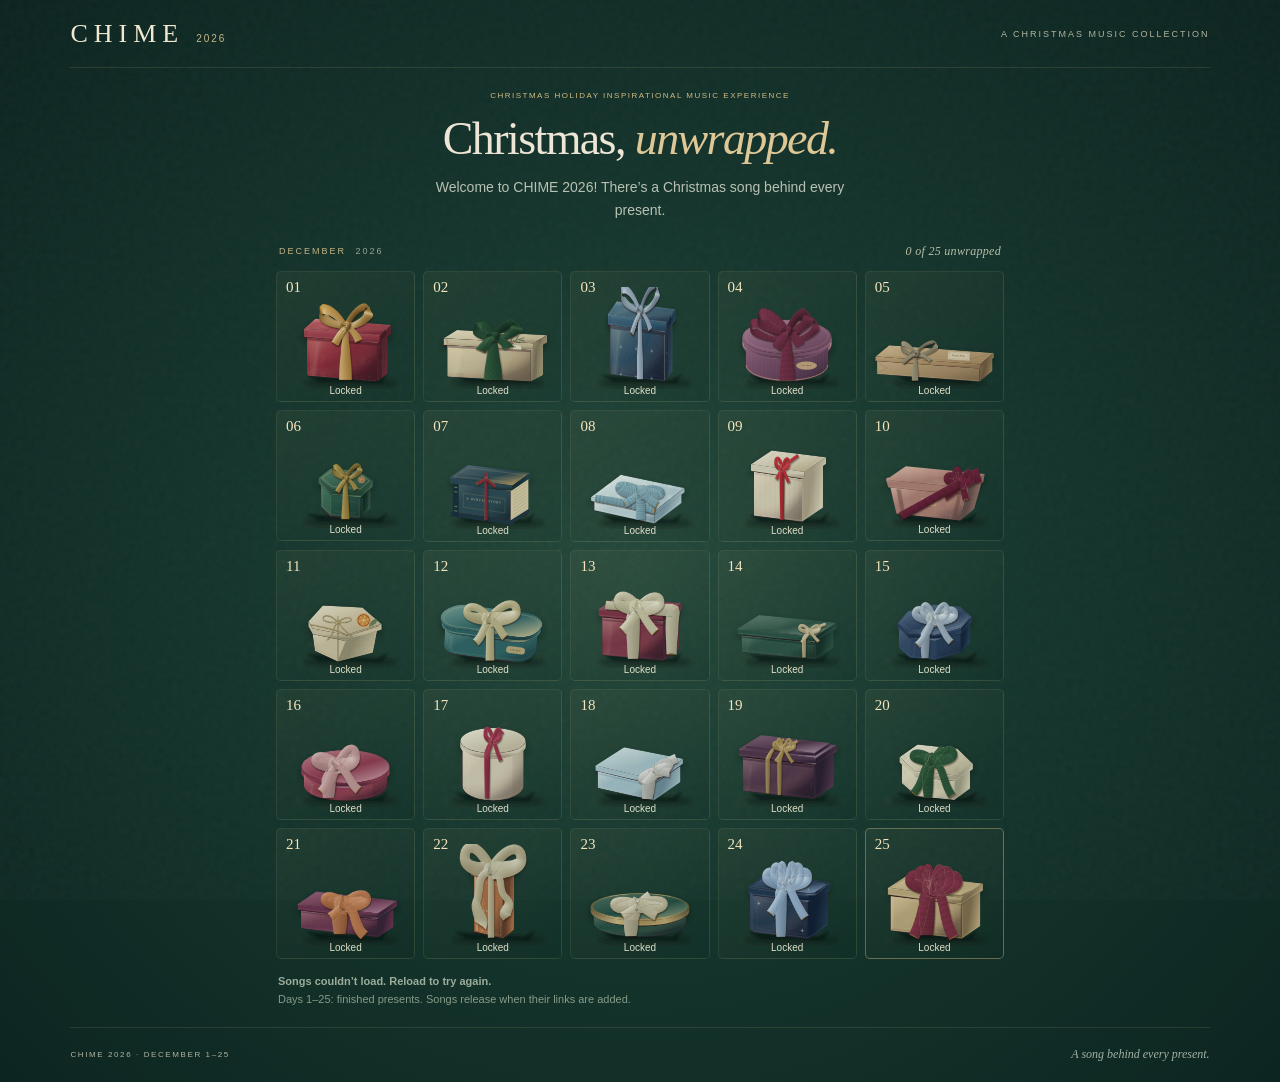
==== commit 1683b8e8: "Title and Card Changes" ====
--- a/index.html
+++ b/index.html
@@ -4,10 +4,11 @@
   <meta charset="utf-8">
   <meta name="viewport" content="width=device-width, initial-scale=1">
   <meta name="theme-color" content="#102c27">
-  <title>CHIME 2026 — An Advent of little wonders</title>
+  <title>CHIME 2026 — Christmas, unwrapped.</title>
   <link rel="stylesheet" href="style.css">
   <link rel="stylesheet" href="calendar.css">
   <script src="assets/audio/samples.js" defer></script>
+  <script src="assets/audio/christmas-music.js" defer></script>
   <script src="audio.js" defer></script>
   <script src="confetti.js" defer></script>
   <script src="script.js" defer></script>
@@ -18,9 +19,12 @@
 <body>
   <header><a class="wordmark" href="./" aria-label="CHIME 2026 home">CHIME<span>2026</span></a><span class="edition">DEVELOPMENT PREVIEW</span></header>
   <main>
-    <p class="eyebrow">THE WRAPPING ROOM · TWENTY-FIVE PRESENT STUDIES</p>
+    <p class="eyebrow">Christmas Holiday Inspirational Music Experience</p>
     <h1>Christmas, <em>unwrapped.</em></h1>
-    <p class="intro">A collection of little wonders. Find your favourite wrapping.</p>
+    <!-- Edit the calendar welcome here. -->
+    <p class="intro" id="calendar-welcome">Welcome to CHIME 2026! There’s a Christmas song behind every present.</p>
+    <!-- Edit the December 25 greeting here. -->
+    <template id="christmas-greeting">Merry Christmas!</template>
     <div class="design-picker" id="present-studies" role="group" aria-label="Choose a present">
       <button data-design="crimson" aria-pressed="true"><i class="swatch crimson"></i><span><b>01 · Crimson botanical</b><small>Foil paper / gold satin</small></span></button>
       <button data-design="ivory" aria-pressed="false"><i class="swatch ivory"></i><span><b>02 · Woodland parcel</b><small>Ivory paper / forest weave</small></span></button>
@@ -110,10 +114,10 @@
             <rect x="197" y="233" width="207" height="181" rx="5" fill="#faf2df"/>
             <rect x="205" y="241" width="191" height="165" rx="2" fill="none" stroke="#c6aa71" stroke-width=".7"/>
             <path d="M289 259h23m-18-5 6 5-6 5m12-10-6 5 6 5" fill="none" stroke="#a8874a" stroke-width="1"/>
-            <text x="300" y="283" class="card-kicker">A LITTLE MOMENT OF WONDER</text>
+
             <text x="300" y="316" class="card-title">Beautifully unwrapped.</text>
             <text x="300" y="341" class="card-artist">CHIME 2026 · Present study</text>
-            <text x="300" y="376" class="card-kicker">THE MAGIC IS IN THE MAKING</text>
+
           </g>
           <g class="box-body">
             <path d="M405 292L439 263V391Q439 394 436 397L405 420Z" fill="url(#paper-side)" filter="url(#paper-fibre)"/>
--- a/calendar.css
+++ b/calendar.css
@@ -82,3 +82,27 @@
 
 /* Give the Christmas finale's overlay the available space beside the shared gift. */
 @media(min-width:541px){.present-dialog:has(.stage[data-design=christmasDay]){width:min(1100px,calc(100% - 24px))}}
+/* Music collection copy and readable, compact five-column calendar. */
+.calendar-page .eyebrow{text-transform:uppercase;line-height:1.6;letter-spacing:1.5px}
+.calendar-page .intro{max-width:460px;font-size:14px;line-height:1.65}
+.calendar-day{width:100%;max-width:100%}
+.calendar-day.day-available{border-color:#cbb77c}
+.calendar-day:disabled .calendar-present{opacity:.85}
+.day-number{font-size:15px;color:#f3e4bd}
+.day-state{font-size:10px;color:#e0ddc8;letter-spacing:0}
+.day-opened{border-color:#8cae97;background:#9bb59c18}
+.day-opened .day-state{color:#d0e4cd}
+.present-dialog button.return-calendar{min-width:104px;min-height:48px;padding:12px 16px;border:1px solid #c5bc8f55;border-radius:6px;text-align:left}
+.present-dialog .design-note{display:none}
+.present-dialog .under-gift{min-height:48px}
+.present-dialog #status{position:absolute;width:1px;height:1px;overflow:hidden;clip-path:inset(50%)}
+.christmas-greeting{font:italic 18px/1.4 Georgia,serif;color:#7b673e;margin:0 0 16px}
+.readable-card h3{font-size:clamp(24px,4vw,30px)}
+@media(max-width:540px){
+ .calendar-page .intro{font-size:13px;max-width:350px}
+ .calendar-grid{grid-template-columns:repeat(5,minmax(0,1fr))}
+ .calendar-day .day-number{font-size:13px;left:6px}
+ .calendar-day .day-state{font-size:9px}
+}
+/* Decorative SVG bounds must not widen the scrollable phone dialog. */
+.reveal-stage{overflow-x:clip;overflow-y:visible}
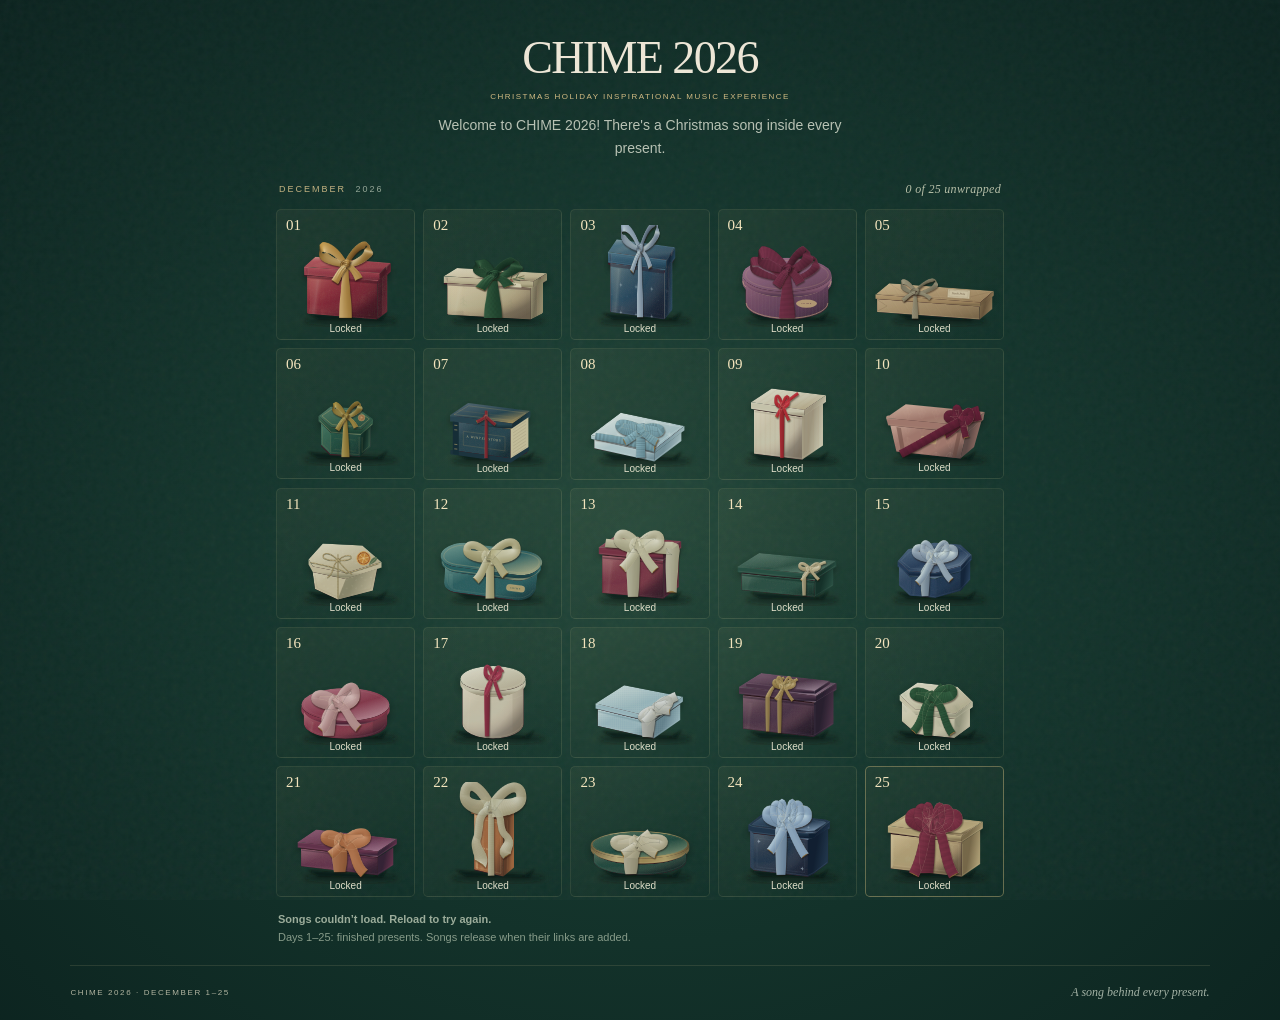
==== commit feac5431: "Calendar Changes" ====
--- a/index.html
+++ b/index.html
@@ -4,7 +4,7 @@
   <meta charset="utf-8">
   <meta name="viewport" content="width=device-width, initial-scale=1">
   <meta name="theme-color" content="#102c27">
-  <title>CHIME 2026 — Christmas, unwrapped.</title>
+  <title>CHIME 2026</title>
   <link rel="stylesheet" href="style.css">
   <link rel="stylesheet" href="calendar.css">
   <script src="assets/audio/samples.js" defer></script>
@@ -17,12 +17,11 @@
   <script src="calendar.js" defer></script>
 </head>
 <body>
-  <header><a class="wordmark" href="./" aria-label="CHIME 2026 home">CHIME<span>2026</span></a><span class="edition">DEVELOPMENT PREVIEW</span></header>
   <main>
+    <h1>CHIME 2026</h1>
     <p class="eyebrow">Christmas Holiday Inspirational Music Experience</p>
-    <h1>Christmas, <em>unwrapped.</em></h1>
     <!-- Edit the calendar welcome here. -->
-    <p class="intro" id="calendar-welcome">Welcome to CHIME 2026! There’s a Christmas song behind every present.</p>
+    <p class="intro" id="calendar-welcome">Welcome to CHIME 2026! There's a Christmas song inside every present.</p>
     <!-- Edit the December 25 greeting here. -->
     <template id="christmas-greeting">Merry Christmas!</template>
     <div class="design-picker" id="present-studies" role="group" aria-label="Choose a present">
@@ -115,8 +114,10 @@
             <rect x="205" y="241" width="191" height="165" rx="2" fill="none" stroke="#c6aa71" stroke-width=".7"/>
             <path d="M289 259h23m-18-5 6 5-6 5m12-10-6 5 6 5" fill="none" stroke="#a8874a" stroke-width="1"/>
 
-            <text x="300" y="316" class="card-title">Beautifully unwrapped.</text>
-            <text x="300" y="341" class="card-artist">CHIME 2026 · Present study</text>
+            <text class="card-title">
+              <tspan x="300" y="302" font-size="28">CHIME</tspan>
+              <tspan x="300" y="327" class="card-day"></tspan>
+            </text>
 
           </g>
           <g class="box-body">
--- a/calendar.css
+++ b/calendar.css
@@ -1,6 +1,6 @@
 /* Page shell only: approved stage materials and animation rules stay in style.css. */
-.calendar-page header{height:68px}
-.calendar-page .eyebrow{margin:22px 10px 10px;font-size:8px}
+.calendar-page main{padding-top:clamp(18px,4vw,32px)}
+.calendar-page .eyebrow{margin:6px 10px 0;font-size:8px}
 .calendar-page h1{font-size:clamp(31px,5vw,46px)}
 .calendar-page .intro{margin:10px auto 22px;font-size:12px;max-width:none;padding:0 12px}
 .calendar-source{display:none!important}
@@ -43,8 +43,8 @@
 .future-present p{font:italic 19px Georgia,serif}
 .future-present small{display:block;font-size:11px;margin-bottom:16px}
 .present-dialog [hidden]{display:none!important}
-@media(max-width:540px){.calendar{padding:0 10px}.calendar-grid{gap:5px}.calendar-day{min-height:76px;aspect-ratio:.85;padding:17px 0 12px}.day-number{font-size:11px;left:7px;top:6px}.calendar-page header{height:59px}.calendar-page .eyebrow{margin-top:19px;font-size:6.5px;letter-spacing:1.5px}.calendar-page .intro{margin-bottom:18px;font-size:11px}.calendar-heading{font-size:8px}.calendar-tools p{font-size:10px}.calendar-tools button{font-size:10px;white-space:nowrap}.present-dialog{padding:12px}.present-dialog h2{margin-top:12px}.present-dialog .design-note{font-size:11px}.prototype-controls span{font-size:8px;max-width:120px}.calendar-page footer{font-size:7px}.calendar-day .day-state{font-size:7px}}
-@media(max-width:339px){.calendar-grid{grid-template-columns:repeat(4,minmax(0,1fr))}.calendar-day{aspect-ratio:1}.calendar-heading{letter-spacing:1px}.calendar-page .edition{font-size:6px}}
+@media(max-width:540px){.calendar{padding:0 10px}.calendar-grid{gap:5px}.calendar-day{min-height:76px;aspect-ratio:.85;padding:17px 0 12px}.day-number{font-size:11px;left:7px;top:6px}.calendar-page .eyebrow{font-size:6.5px}.calendar-page .intro{margin-bottom:18px;font-size:11px}.calendar-heading{font-size:8px}.calendar-tools p{font-size:10px}.calendar-tools button{font-size:10px;white-space:nowrap}.present-dialog{padding:12px}.present-dialog h2{margin-top:12px}.present-dialog .design-note{font-size:11px}.prototype-controls span{font-size:8px;max-width:120px}.calendar-page footer{font-size:7px}.calendar-day .day-state{font-size:7px}}
+@media(max-width:339px){.calendar-grid{grid-template-columns:repeat(4,minmax(0,1fr))}.calendar-day{aspect-ratio:1}.calendar-heading{letter-spacing:1px}}
 @media(max-height:550px){.present-dialog .stage{width:min(360px,100%)}.present-dialog .design-note{display:none}}
 /* The forward card and its link share one animated surface on every screen. */
 .present-dialog .live-present{position:relative}
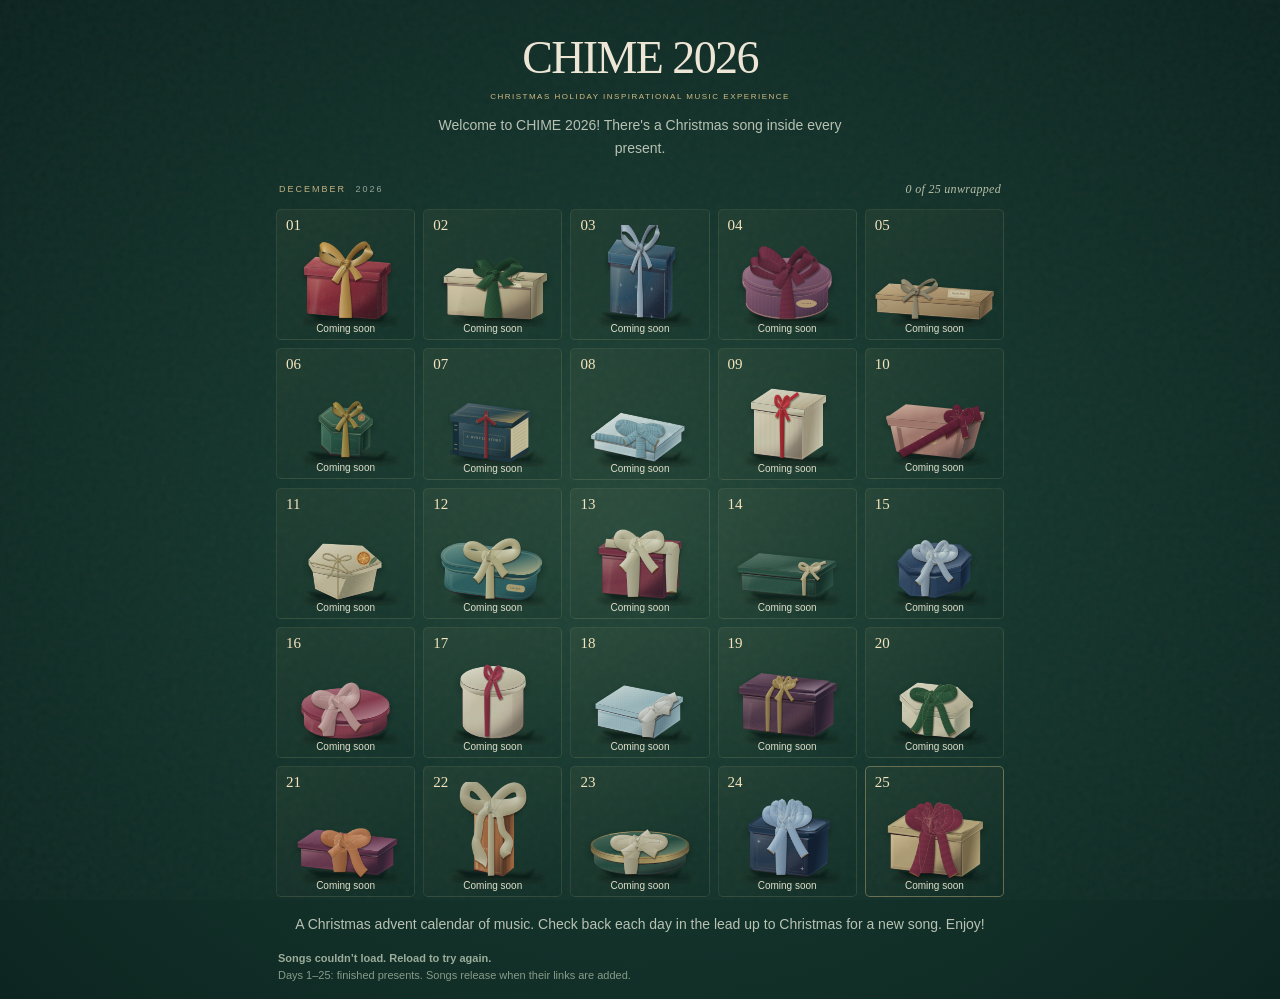
==== commit b9498e60: "Calendar Fix" ====
--- a/index.html
+++ b/index.html
@@ -150,6 +150,6 @@
     </div>
     <div class="under-gift"><p id="status" role="status" aria-live="polite">A little Christmas magic awaits.</p><button id="replay" class="replay"><span aria-hidden="true">↻</span> Reset wrapping</button><a class="preview-jump" href="#present-studies">↑ Compare all twenty</a></div>
   </main>
-  <footer><span>PRESENT STUDIES · DEVELOPMENT ONLY</span><span>Twenty gifts. A little magic.</span></footer>
+  <footer class="calendar-footer"></footer>
 </body>
 </html>
--- a/calendar.css
+++ b/calendar.css
@@ -25,7 +25,9 @@
 .calendar-tools p{font:11px/1.6 Arial,sans-serif;color:#9cad9b;margin:0;text-align:left}
 .calendar-tools p span{display:block;color:#879b89}
 .calendar-tools button,.present-dialog button:not(.open-gift){font:11px Arial,sans-serif;color:#dfcc9b;background:transparent;border:0;border-bottom:1px solid #d3bd7945;padding:10px 2px;cursor:pointer;min-height:40px}
-.calendar-page footer{margin-top:4px;min-height:55px}
+.calendar-footer{display:block;margin:16px 0 0;padding:0 8px;border:0;min-height:0;text-align:center;font:14px/1.6 Arial,sans-serif;letter-spacing:normal;color:#b8c2b4}
+.calendar-footer:empty{display:none}
+.calendar-footer p{margin:0}
 .present-dialog{color:#eee7d7;background:radial-gradient(ellipse at 50% 48%,#294b3c,#102c25 75%);border:1px solid #a99c694f;border-radius:12px;padding:18px 22px;width:min(680px,calc(100% - 24px));max-height:calc(100dvh - 24px);overflow:auto;overscroll-behavior:contain;text-align:center;box-shadow:0 25px 100px #0007}
 .present-dialog::backdrop{background:#061b16d9;backdrop-filter:blur(5px)}
 .calendar-dialog-open{overflow:hidden}
@@ -43,7 +45,7 @@
 .future-present p{font:italic 19px Georgia,serif}
 .future-present small{display:block;font-size:11px;margin-bottom:16px}
 .present-dialog [hidden]{display:none!important}
-@media(max-width:540px){.calendar{padding:0 10px}.calendar-grid{gap:5px}.calendar-day{min-height:76px;aspect-ratio:.85;padding:17px 0 12px}.day-number{font-size:11px;left:7px;top:6px}.calendar-page .eyebrow{font-size:6.5px}.calendar-page .intro{margin-bottom:18px;font-size:11px}.calendar-heading{font-size:8px}.calendar-tools p{font-size:10px}.calendar-tools button{font-size:10px;white-space:nowrap}.present-dialog{padding:12px}.present-dialog h2{margin-top:12px}.present-dialog .design-note{font-size:11px}.prototype-controls span{font-size:8px;max-width:120px}.calendar-page footer{font-size:7px}.calendar-day .day-state{font-size:7px}}
+@media(max-width:540px){.calendar{padding:0 10px}.calendar-grid{gap:5px}.calendar-day{min-height:76px;aspect-ratio:.85;padding:17px 0 12px}.day-number{font-size:11px;left:7px;top:6px}.calendar-page .eyebrow{font-size:6.5px}.calendar-page .intro{margin-bottom:18px;font-size:11px}.calendar-heading{font-size:8px}.calendar-tools p{font-size:10px}.calendar-tools button{font-size:10px;white-space:nowrap}.present-dialog{padding:12px}.present-dialog h2{margin-top:12px}.present-dialog .design-note{font-size:11px}.prototype-controls span{font-size:8px;max-width:120px}.calendar-day .day-state{font-size:7px}}
 @media(max-width:339px){.calendar-grid{grid-template-columns:repeat(4,minmax(0,1fr))}.calendar-day{aspect-ratio:1}.calendar-heading{letter-spacing:1px}}
 @media(max-height:550px){.present-dialog .stage{width:min(360px,100%)}.present-dialog .design-note{display:none}}
 /* The forward card and its link share one animated surface on every screen. */
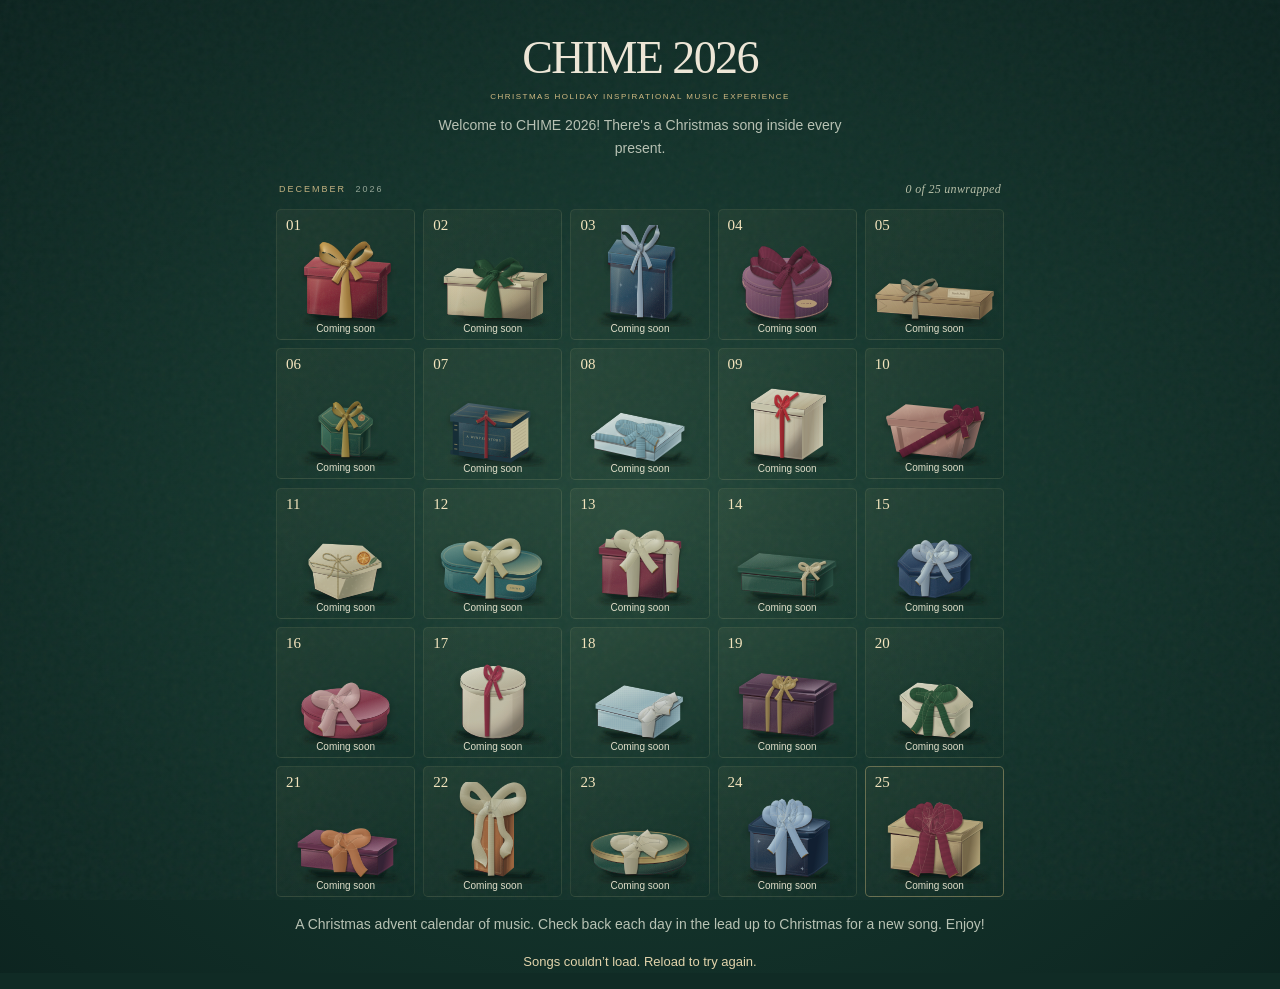
==== commit 1f0eaee9: "Remove Footer" ====
--- a/index.html
+++ b/index.html
@@ -150,6 +150,5 @@
     </div>
     <div class="under-gift"><p id="status" role="status" aria-live="polite">A little Christmas magic awaits.</p><button id="replay" class="replay"><span aria-hidden="true">↻</span> Reset wrapping</button><a class="preview-jump" href="#present-studies">↑ Compare all twenty</a></div>
   </main>
-  <footer class="calendar-footer"></footer>
 </body>
 </html>
--- a/calendar.css
+++ b/calendar.css
@@ -21,13 +21,10 @@
 .day-placeholder{width:48%;height:58%;min-height:34px;border:1px dashed #c4b78744;border-radius:45% 45% 6px 6px;display:flex;flex-direction:column;align-items:center;justify-content:center;color:#c9b47d8c;font:22px Georgia,serif}
 .day-placeholder span{font:5px Arial,sans-serif;letter-spacing:1.5px;margin-top:4px}
 .day-opened .day-placeholder{border-style:solid;transform:rotate(-5deg);color:#deca94}
-.calendar-tools{display:flex;align-items:center;justify-content:space-between;gap:12px;padding:14px 2px}
-.calendar-tools p{font:11px/1.6 Arial,sans-serif;color:#9cad9b;margin:0;text-align:left}
-.calendar-tools p span{display:block;color:#879b89}
-.calendar-tools button,.present-dialog button:not(.open-gift){font:11px Arial,sans-serif;color:#dfcc9b;background:transparent;border:0;border-bottom:1px solid #d3bd7945;padding:10px 2px;cursor:pointer;min-height:40px}
-.calendar-footer{display:block;margin:16px 0 0;padding:0 8px;border:0;min-height:0;text-align:center;font:14px/1.6 Arial,sans-serif;letter-spacing:normal;color:#b8c2b4}
-.calendar-footer:empty{display:none}
-.calendar-footer p{margin:0}
+.present-dialog button:not(.open-gift){font:11px Arial,sans-serif;color:#dfcc9b;background:transparent;border:0;border-bottom:1px solid #d3bd7945;padding:10px 2px;cursor:pointer;min-height:40px}
+.calendar-note{margin:16px 8px;text-align:center;font:14px/1.6 Arial,sans-serif;color:#b8c2b4}
+.calendar-load-error{margin:0;font:13px/1.6 Arial,sans-serif;color:#e2d4ac}
+.calendar-load-error:not(:empty){margin:0 8px 16px}
 .present-dialog{color:#eee7d7;background:radial-gradient(ellipse at 50% 48%,#294b3c,#102c25 75%);border:1px solid #a99c694f;border-radius:12px;padding:18px 22px;width:min(680px,calc(100% - 24px));max-height:calc(100dvh - 24px);overflow:auto;overscroll-behavior:contain;text-align:center;box-shadow:0 25px 100px #0007}
 .present-dialog::backdrop{background:#061b16d9;backdrop-filter:blur(5px)}
 .calendar-dialog-open{overflow:hidden}
@@ -45,7 +42,7 @@
 .future-present p{font:italic 19px Georgia,serif}
 .future-present small{display:block;font-size:11px;margin-bottom:16px}
 .present-dialog [hidden]{display:none!important}
-@media(max-width:540px){.calendar{padding:0 10px}.calendar-grid{gap:5px}.calendar-day{min-height:76px;aspect-ratio:.85;padding:17px 0 12px}.day-number{font-size:11px;left:7px;top:6px}.calendar-page .eyebrow{font-size:6.5px}.calendar-page .intro{margin-bottom:18px;font-size:11px}.calendar-heading{font-size:8px}.calendar-tools p{font-size:10px}.calendar-tools button{font-size:10px;white-space:nowrap}.present-dialog{padding:12px}.present-dialog h2{margin-top:12px}.present-dialog .design-note{font-size:11px}.prototype-controls span{font-size:8px;max-width:120px}.calendar-day .day-state{font-size:7px}}
+@media(max-width:540px){.calendar{padding:0 10px}.calendar-grid{gap:5px}.calendar-day{min-height:76px;aspect-ratio:.85;padding:17px 0 12px}.day-number{font-size:11px;left:7px;top:6px}.calendar-page .eyebrow{font-size:6.5px}.calendar-page .intro{margin-bottom:18px;font-size:11px}.calendar-heading{font-size:8px}.present-dialog{padding:12px}.present-dialog h2{margin-top:12px}.present-dialog .design-note{font-size:11px}.prototype-controls span{font-size:8px;max-width:120px}.calendar-day .day-state{font-size:7px}}
 @media(max-width:339px){.calendar-grid{grid-template-columns:repeat(4,minmax(0,1fr))}.calendar-day{aspect-ratio:1}.calendar-heading{letter-spacing:1px}}
 @media(max-height:550px){.present-dialog .stage{width:min(360px,100%)}.present-dialog .design-note{display:none}}
 /* The forward card and its link share one animated surface on every screen. */
